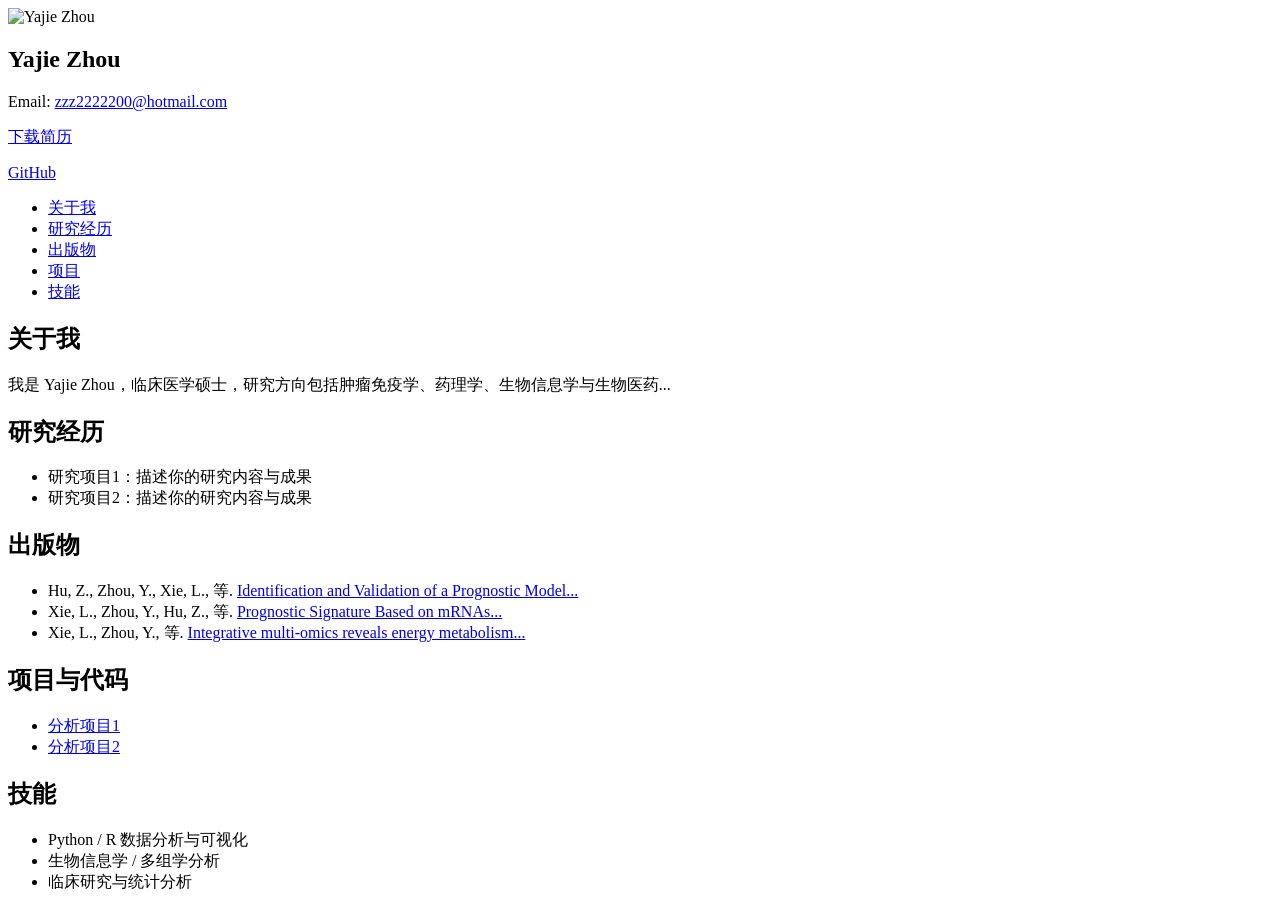
==== index.html @ ef1cc01c "Add files via upload Add website files" ====
<!DOCTYPE html>
<html lang="zh">
<head>
  <meta charset="UTF-8">
  <meta name="viewport" content="width=device-width, initial-scale=1.0">
  <title>Yajie Zhou - 个人主页</title>
  <link rel="stylesheet" href="style.css">
</head>
<body>
  <div class="container">
    <!-- 左侧导航栏 -->
    <aside class="sidebar">
      <img src="avatar.jpg" alt="Yajie Zhou" class="avatar">
      <h2>Yajie Zhou</h2>
      <div class="contact">
        <p>Email: <a href="mailto:zzz2222200@hotmail.com">zzz2222200@hotmail.com</a></p>
        <p><a href="resume.pdf" target="_blank">下载简历</a></p>
        <p><a href="https://github.com/你的用户名" target="_blank">GitHub</a></p>
      </div>
      <nav>
        <ul>
          <li><a href="#about">关于我</a></li>
          <li><a href="#research">研究经历</a></li>
          <li><a href="#publications">出版物</a></li>
          <li><a href="#projects">项目</a></li>
          <li><a href="#skills">技能</a></li>
        </ul>
      </nav>
    </aside>

    <!-- 右侧内容区 -->
    <main class="content">
      <section id="about">
        <h1>关于我</h1>
        <p>我是 Yajie Zhou，临床医学硕士，研究方向包括肿瘤免疫学、药理学、生物信息学与生物医药...</p>
      </section>

      <section id="research">
        <h1>研究经历</h1>
        <ul>
          <li>研究项目1：描述你的研究内容与成果</li>
          <li>研究项目2：描述你的研究内容与成果</li>
        </ul>
      </section>

      <section id="publications">
        <h1>出版物</h1>
        <ul>
          <li>
            Hu, Z., Zhou, Y., Xie, L., 等. 
            <a href="https://doi.org/10.1111/jcmm.70657" target="_blank">Identification and Validation of a Prognostic Model...</a>
          </li>
          <li>
            Xie, L., Zhou, Y., Hu, Z., 等.
            <a href="https://doi.org/10.2147/IJGM.S543310" target="_blank">Prognostic Signature Based on mRNAs...</a>
          </li>
          <li>
            Xie, L., Zhou, Y., 等.
            <a href="https://doi.org/10.3389/fimmu.2025.1679464" target="_blank">Integrative multi-omics reveals energy metabolism...</a>
          </li>
        </ul>
      </section>

      <section id="projects">
        <h1>项目与代码</h1>
        <ul>
          <li><a href="https://github.com/你的用户名/分析项目1" target="_blank">分析项目1</a></li>
          <li><a href="https://github.com/你的用户名/分析项目2" target="_blank">分析项目2</a></li>
        </ul>
      </section>

      <section id="skills">
        <h1>技能</h1>
        <ul>
          <li>Python / R 数据分析与可视化</li>
          <li>生物信息学 / 多组学分析</li>
          <li>临床研究与统计分析</li>
        </ul>
      </section>
    </main>
  </div>

  <script src="script.js"></script>
</body>
</html>
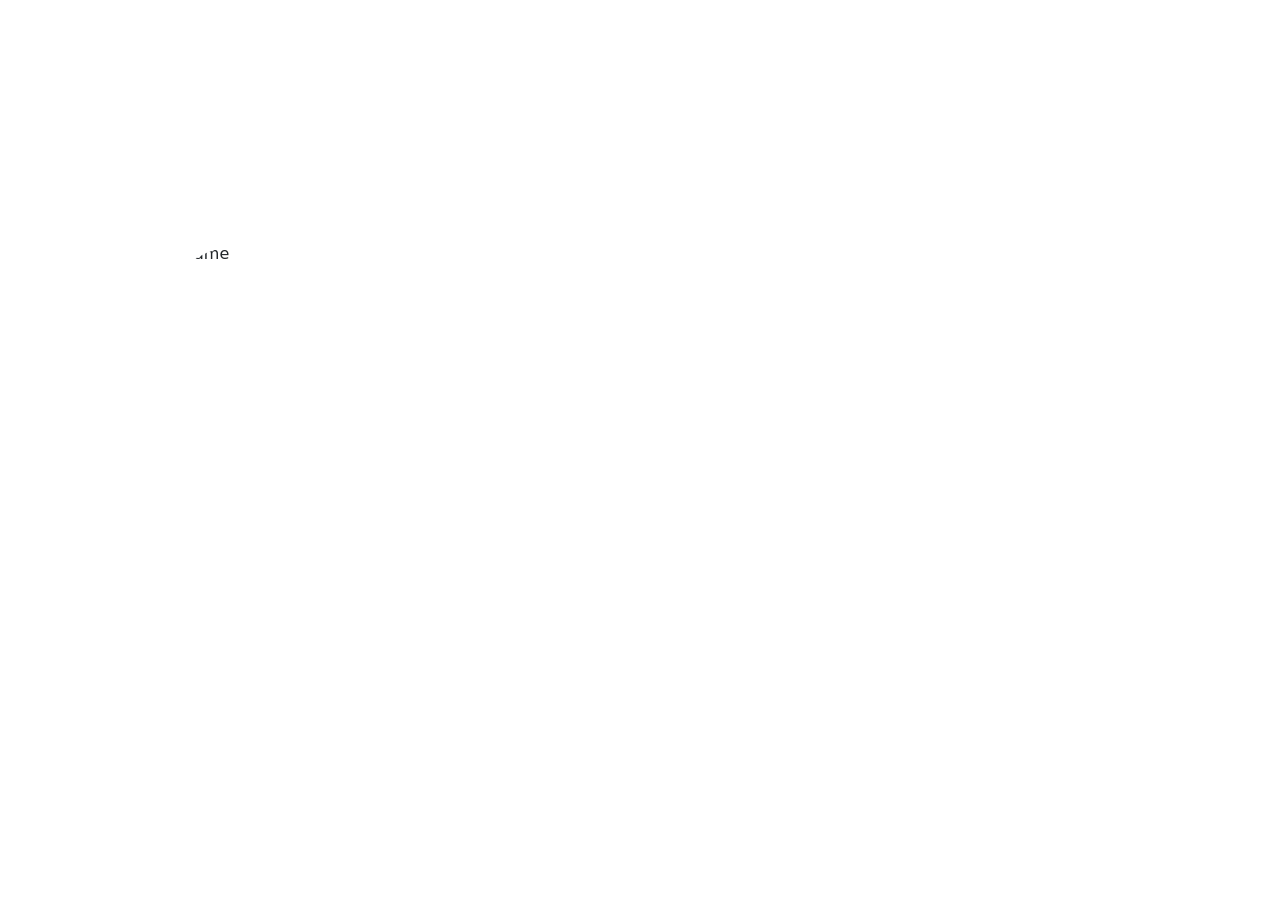
==== commit ccd480b5: "Update index.html" ====
--- a/index.html
+++ b/index.html
@@ -1,85 +1,49 @@
 <!DOCTYPE html>
-<html lang="zh">
-<head>
-  <meta charset="UTF-8">
-  <meta name="viewport" content="width=device-width, initial-scale=1.0">
-  <title>Yajie Zhou - 个人主页</title>
-  <link rel="stylesheet" href="style.css">
-</head>
-<body>
-  <div class="container">
-    <!-- 左侧导航栏 -->
-    <aside class="sidebar">
-      <img src="avatar.jpg" alt="Yajie Zhou" class="avatar">
-      <h2>Yajie Zhou</h2>
-      <div class="contact">
-        <p>Email: <a href="mailto:zzz2222200@hotmail.com">zzz2222200@hotmail.com</a></p>
-        <p><a href="resume.pdf" target="_blank">下载简历</a></p>
-        <p><a href="https://github.com/你的用户名" target="_blank">GitHub</a></p>
+<html lang="en">
+  <head>
+    <meta charset="UTF-8" />
+    <meta http-equiv="X-UA-Compatible" content="IE=edge" />
+    <meta name="viewport" content="width=device-width, initial-scale=1.0" />
+    <link
+      rel="icon"
+      type="image/x-icon"
+      href="favicon.png"
+    />
+    <link href="bootstrap.css" type="text/css" rel="stylesheet" />
+    <link href="aos.css" type="text/css" rel="stylesheet" />
+    <link href="style.css" type="text/css" rel="stylesheet" />
+
+    <!-- Fork this repository for free:  https://github.com/simamojtahedi -->
+
+    <script src=".default.js"></script>
+    <script>
+      $(function () {
+        $("#include_navbar").load("navbar.html");
+      });
+    </script>
+
+    <title id="page_title"></title>
+  </head>
+  <body>
+    <div id="include_navbar"></div>
+    <div class="container" data-aos="fade-in" id="content_wrapper">
+      <div class="row main_header">
+        <div class="col-lg-4 main_header_info">
+          <img alt="user_name" id="home_image" />
+          <h1 id="home_name"></h1>
+          <h2 id="home_job_title"></h2>
+          <div id="home_links"></div>
+        </div>
+        <div class="col-lg-8 main_header_content">
+          <h2 id="home_title" class="title"></h2>
+          <div id="home_content"></div>
+        </div>
       </div>
-      <nav>
-        <ul>
-          <li><a href="#about">关于我</a></li>
-          <li><a href="#research">研究经历</a></li>
-          <li><a href="#publications">出版物</a></li>
-          <li><a href="#projects">项目</a></li>
-          <li><a href="#skills">技能</a></li>
-        </ul>
-      </nav>
-    </aside>
+    </div>
+  </body>
 
-    <!-- 右侧内容区 -->
-    <main class="content">
-      <section id="about">
-        <h1>关于我</h1>
-        <p>我是 Yajie Zhou，临床医学硕士，研究方向包括肿瘤免疫学、药理学、生物信息学与生物医药...</p>
-      </section>
-
-      <section id="research">
-        <h1>研究经历</h1>
-        <ul>
-          <li>研究项目1：描述你的研究内容与成果</li>
-          <li>研究项目2：描述你的研究内容与成果</li>
-        </ul>
-      </section>
-
-      <section id="publications">
-        <h1>出版物</h1>
-        <ul>
-          <li>
-            Hu, Z., Zhou, Y., Xie, L., 等. 
-            <a href="https://doi.org/10.1111/jcmm.70657" target="_blank">Identification and Validation of a Prognostic Model...</a>
-          </li>
-          <li>
-            Xie, L., Zhou, Y., Hu, Z., 等.
-            <a href="https://doi.org/10.2147/IJGM.S543310" target="_blank">Prognostic Signature Based on mRNAs...</a>
-          </li>
-          <li>
-            Xie, L., Zhou, Y., 等.
-            <a href="https://doi.org/10.3389/fimmu.2025.1679464" target="_blank">Integrative multi-omics reveals energy metabolism...</a>
-          </li>
-        </ul>
-      </section>
-
-      <section id="projects">
-        <h1>项目与代码</h1>
-        <ul>
-          <li><a href="https://github.com/你的用户名/分析项目1" target="_blank">分析项目1</a></li>
-          <li><a href="https://github.com/你的用户名/分析项目2" target="_blank">分析项目2</a></li>
-        </ul>
-      </section>
-
-      <section id="skills">
-        <h1>技能</h1>
-        <ul>
-          <li>Python / R 数据分析与可视化</li>
-          <li>生物信息学 / 多组学分析</li>
-          <li>临床研究与统计分析</li>
-        </ul>
-      </section>
-    </main>
-  </div>
-
-  <script src="script.js"></script>
-</body>
-</html>+  <script src="scripts.js"></script>
+  <script src="global.js"></script>
+  <script src="fa.js"></script>
+  <script src="en.js"></script>
+</html>
--- a/style.css
+++ b/style.css
@@ -0,0 +1,630 @@
+@font-face {
+  font-family: "vazir";
+  src: url("../fonts/vazir-400.eot");
+  src: url("../fonts/vazir-400.eot?#iefix") format("embedded-opentype"),
+    url("../fonts/vazir-400.woff2") format("woff2"),
+    url("../fonts/vazir-400.woff") format("woff"),
+    url("../fonts/vazir-400.ttf") format("truetype");
+  font-weight: 400;
+}
+
+@font-face {
+  font-family: "vazir";
+  src: url("../fonts/vazir-700.eot");
+  src: url("../fonts/vazir-700.eot?#iefix") format("embedded-opentype"),
+    url("../fonts/vazir-700.woff2") format("woff2"),
+    url("../fonts/vazir-700.woff") format("woff"),
+    url("../fonts/vazir-700.ttf") format("truetype");
+  font-weight: 700;
+}
+
+/* Navbar styles */
+#language {
+  cursor: pointer;
+  display: flex;
+  flex-direction: row-reverse;
+  align-items: center;
+  justify-content: center;
+  font-family: "vazir";
+  font-size: 13px;
+}
+
+#languageIcon {
+  width: 15px;
+  margin: 0 5px;
+}
+
+.rtl_wrapper #language {
+  cursor: pointer;
+  display: flex;
+  flex-direction: row-reverse;
+  align-items: center;
+  justify-content: center;
+  font-family: "vazir";
+  font-size: 13px;
+}
+
+.bg-light {
+  background-color: #fff !important;
+  box-shadow: 0 3px 5px rgba(0, 0, 0, 0.05);
+}
+
+.collapse {
+  display: flex;
+  align-items: center;
+  justify-content: space-between;
+}
+
+.title {
+  font-size: 1.3rem !important;
+  font-weight: bold;
+  position: relative;
+  margin-bottom: 1rem !important;
+  margin-top: 2rem;
+}
+
+/* --------- LTR styles --------- */
+
+/* Home page styles */
+.main_header {
+  display: flex;
+  align-items: center;
+  min-height: 90vh;
+}
+
+.main_header_info {
+  display: flex;
+  flex-direction: column;
+  align-items: center;
+}
+
+.main_header_info img {
+  width: 280px;
+  height: 280px;
+  object-fit: cover;
+  border-radius: 100%;
+  /* box-shadow: 3px 3px 5px rgba(0, 0, 0, 0.2); */
+  border: 5px solid #fff;
+}
+
+.main_header_info img[src=""] {
+  display: none;
+}
+
+.main_header_info h1 {
+  font-size: 1.8rem;
+  margin-top: 1rem;
+}
+
+.main_header_info h2 {
+  color: #888;
+  font-size: 1.2rem;
+  font-weight: 400;
+  margin-bottom: 1.5rem;
+}
+
+.main_header_content h6:last-of-type {
+  margin-top: 4rem;
+}
+
+.main_header_content p {
+  text-align: justify;
+  margin: 0 !important;
+}
+
+#home_list {
+  padding: 0;
+  padding-left: 1rem;
+}
+
+.main_header ul {
+  padding: 0;
+  padding-left: 1rem;
+  margin-top: 1rem;
+}
+
+#home_list li {
+  margin-bottom: 0.4rem;
+}
+
+#home_links {
+  display: flex;
+  align-items: center;
+  list-style: none;
+  margin-top: 0.5rem;
+}
+
+#home_links a {
+  margin: 0 0.5rem;
+  width: 33px;
+  display: block;
+  display: flex;
+  align-items: center;
+  justify-content: center;
+  padding-bottom: 0.4rem;
+  transform: scale(1);
+  transition: all 0.3s;
+}
+
+#home_links a:hover {
+  transform: scale(1.1);
+}
+
+#home_links img {
+  width: auto;
+  height: 33px;
+  box-shadow: none;
+  object-fit: contain;
+  border-radius: 0;
+  border: none;
+}
+
+/* Publications page styles */
+#publications_content {
+  margin-top: 1rem;
+}
+
+.publication_container {
+  margin-top: 3rem;
+}
+
+.publication_container .publications_header {
+  margin-bottom: 1rem;
+}
+
+.publication_container .publications_header span {
+  font-style: italic;
+  font-size: 1rem;
+}
+
+.publication_container .publications_header h2 {
+  display: inline;
+  font-size: 1.15rem;
+  text-align: justify;
+}
+
+.publication_container .publications_item {
+  margin-bottom: 3rem;
+  margin-left: 2rem;
+  position: relative;
+}
+
+.publication_container .publications_item::before {
+  content: "";
+  position: absolute;
+  top: 9px;
+  left: -2rem;
+  width: 8px;
+  height: 8px;
+  border-radius: 50%;
+  background-color: #000;
+}
+
+.publication_container p {
+  text-align: justify;
+}
+
+.publication_container .publications_footer {
+  margin-bottom: 0.5rem;
+  list-style: none;
+  display: flex;
+  align-items: center;
+  justify-content: flex-start;
+  margin: 0;
+  padding: 0;
+  padding-top: 0.5rem;
+  border-top: 1px solid #e6e6e6;
+}
+
+.publication_container .publications_footer span {
+  margin: 0;
+  margin-right: 1rem;
+}
+
+.publication_container .publications_footer li {
+  margin-right: 2rem;
+  position: relative;
+}
+
+.publication_container .publications_footer li::before {
+  content: "";
+  position: absolute;
+  right: -1rem;
+  top: 12%;
+  height: 76%;
+  width: 1px;
+  background-color: #e6e6e6;
+}
+
+.publication_container .publications_footer li:last-of-type:before {
+  display: none;
+}
+
+.publication_container .publications_footer a {
+  color: blue;
+  text-decoration: none;
+}
+
+.publication_container .publications_footer span:last-of-type {
+  margin-left: 0.5rem;
+  font-weight: 500;
+}
+
+.publication_container .publications_span {
+  min-width: 60px;
+}
+
+/* Research page styles */
+#research_data p {
+  margin: 1rem 0;
+  text-align: justify;
+}
+
+#research_data h2 {
+  margin-top: 2rem;
+  font-size: 1.2rem;
+  font-weight: bold;
+}
+
+#research_data img {
+  max-width: 90%;
+  display: flex;
+  align-items: center;
+  justify-content: center;
+  margin: 2rem auto;
+}
+
+/* Jobs page styles */
+#jobs_data {
+  display: flex;
+  flex-direction: column;
+  align-items: flex-start;
+  justify-content: flex-start;
+  margin-top: 3rem;
+}
+
+#jobs_data .job_item {
+  margin: 0;
+  position: relative;
+  padding-left: 2rem;
+  margin-bottom: 2rem;
+}
+
+#jobs_data .job_item::after {
+  content: "";
+  position: absolute;
+  left: 0px;
+  top: 10px;
+  width: 8px;
+  height: 8px;
+  background-color: #000;
+  border-radius: 50%;
+}
+
+#jobs_data .job_item::before {
+  content: "";
+  position: absolute;
+  left: 3px;
+  top: 15px;
+  width: 2px;
+  height: calc(100% + 2rem);
+  background-color: #e6e6e6;
+}
+
+#jobs_data .job_item:last-of-type:before {
+  display: none;
+}
+
+#jobs_data .job_header {
+  display: flex;
+  align-items: center;
+  justify-content: space-between;
+}
+
+#jobs_data .job_header div {
+  display: flex;
+  align-items: flex-end;
+}
+
+#jobs_data .job_header h1 {
+  font-size: 1.2rem;
+  font-weight: bold;
+  margin: 0;
+}
+
+#jobs_data .job_header h2 {
+  font-size: 1.2rem;
+  font-style: italic;
+  margin: 0;
+  margin-left: 0.4rem;
+}
+
+#jobs_data .job_header .job_location {
+  margin-left: 1rem;
+  position: relative;
+}
+
+#jobs_data .job_header .job_location::before {
+  content: "";
+  position: absolute;
+  left: -0.5rem;
+  top: 15%;
+  height: 70%;
+  width: 1px;
+  background-color: #e6e6e6;
+}
+
+#jobs_data p {
+  margin-top: 0.5rem;
+  text-align: justify;
+}
+
+#jobs_data ul {
+  padding: 0;
+  padding-left: 1rem;
+}
+
+/* Contact page styles */
+#contact_data {
+  list-style: none;
+  margin-top: 3rem;
+  padding: 0;
+}
+
+#contact_data li {
+  display: flex;
+  justify-content: flex-start;
+  align-items: center;
+  margin-bottom: 2rem;
+}
+
+#contact_data img {
+  width: 30px;
+  margin-right: 1.5rem;
+}
+
+#contact_data p,
+#contact_data a {
+  margin: 0;
+  font-weight: 500;
+  font-size: 1rem;
+}
+
+#contact_data a {
+  text-decoration: none;
+  color: rgb(5, 5, 216);
+}
+
+@media (max-width: 980px) {
+  .collapse {
+    flex-direction: column;
+    align-items: flex-start;
+    justify-content: flex-start;
+  }
+
+  #language {
+    margin: 0.5rem 0;
+    margin-right: 1.1rem;
+    flex-direction: row !important;
+    width: 90px;
+    justify-content: flex-start !important;
+  }
+
+  .rtl_wrapper #language {
+    margin: 0.5rem 0;
+    margin-right: 0.8rem;
+  }
+
+  .navbar-toggler {
+    border: none;
+  }
+
+  /* Home page styles */
+  .main_header_info img {
+    width: 200px;
+    height: 200px;
+    margin-top: 1rem;
+  }
+
+  .main_header_info h1 {
+    margin-top: 1rem;
+    font-weight: bold;
+    font-size: 1.5rem;
+  }
+
+  .main_header_info h2 {
+    margin-bottom: 0.8rem;
+  }
+
+  .main_header_content h6:last-of-type {
+    margin-top: 3rem;
+  }
+
+  #home_links {
+    margin-top: 0;
+    margin-bottom: 3rem;
+  }
+
+  #home_links a {
+    width: 32px;
+    margin: 0 0.4rem;
+  }
+
+  #home_links img {
+    width: 32px;
+    height: 32px;
+  }
+
+  /* Publications page styles */
+  .publication_container .publications_item {
+    margin-left: 1rem;
+  }
+
+  .publication_container .publications_item::before {
+    left: -1rem;
+  }
+
+  /* Jobs page styles */
+  #jobs_data .job_item {
+    padding-left: 2rem;
+    margin-bottom: 2rem;
+  }
+
+  #jobs_data .job_item::before {
+    height: calc(100% + 2rem);
+  }
+
+  #jobs_data .job_header {
+    flex-direction: column;
+    align-items: flex-start;
+  }
+
+  #jobs_data .job_header div {
+    display: flex;
+    align-items: flex-end;
+  }
+
+  #jobs_data .job_header h1 {
+    font-size: 1.1rem;
+  }
+
+  #jobs_data .job_header h2 {
+    font-size: 1.1rem;
+    margin-left: 0.4rem;
+  }
+
+  /* Contact page styles */
+  #contact_data img {
+    width: 30px;
+  }
+}
+
+/* --------- Rtl styles --------- */
+
+/* Home page styles */
+.rtl_wrapper > * {
+  direction: rtl;
+  font-family: "vazir";
+  font-size: 0.9rem;
+  line-height: 1.8;
+}
+
+.rtl_wrapper .main_header {
+  display: flex;
+  align-items: center;
+  min-height: 90vh;
+}
+
+.rtl_wrapper h1 {
+  font-size: 1.4rem;
+}
+
+.rtl_wrapper h2 {
+  font-size: 1.1rem;
+}
+
+.rtl_wrapper h6 {
+  padding-bottom: 3px;
+}
+
+.main_header_content p {
+  margin-top: 0.7rem !important;
+  text-align: justify;
+}
+
+.rtl_wrapper ul {
+  padding: 0;
+  padding-right: 1rem;
+}
+
+/* Publications page styles */
+.rtl_wrapper .publication_container .publications_header h2 {
+  display: inline;
+  font-size: 1rem;
+  font-weight: 600;
+  text-align: justify;
+  direction: rtl;
+}
+
+.rtl_wrapper .publication_container .publications_header span {
+  font-size: 0.89rem;
+}
+
+.rtl_wrapper .publication_container .publications_item {
+  margin-bottom: 3rem;
+  margin-right: 2rem;
+  position: relative;
+}
+
+.rtl_wrapper .publication_container .publications_item::before {
+  right: -2rem;
+}
+
+.rtl_wrapper .publication_container .publications_footer span {
+  margin-left: 1rem;
+}
+
+.rtl_wrapper .publication_container .publications_footer li {
+  margin-right: 0;
+  margin-left: 2rem;
+  direction: rtl;
+  text-align: right;
+}
+
+.rtl_wrapper .publication_container .publications_footer li::before {
+  left: -1rem;
+  right: auto;
+}
+
+.rtl_wrapper .publication_container .publications_footer span:last-of-type {
+  margin-right: 0.5rem;
+}
+
+/* Jobs page styles */
+
+.rtl_wrapper #jobs_data .job_item {
+  padding-right: 2rem;
+}
+
+.rtl_wrapper #jobs_data .job_item::after {
+  right: 0px;
+}
+
+.rtl_wrapper #jobs_data .job_item::before {
+  right: 3px;
+}
+
+.rtl_wrapper #jobs_data h1 {
+  font-size: 1.1rem;
+}
+
+.rtl_wrapper #jobs_data h2 {
+  font-size: 0.95rem;
+  margin-right: 0.4rem;
+}
+
+.rtl_wrapper #jobs_data .job_header .job_location {
+  margin-right: 1rem;
+  margin-left: 0;
+  position: relative;
+}
+
+.rtl_wrapper #jobs_data .job_header .job_location::before {
+  right: -0.5rem;
+}
+
+.rtl_wrapper #jobs_data ul {
+  padding: 0;
+  padding-right: 1rem;
+}
+
+/* Contact page styles */
+.rtl_wrapper #contact_data img {
+  width: 30px;
+  margin-left: 1.5rem;
+  margin-right: 0;
+}
+
+.rtl_wrapper #contact_data a {
+  direction: ltr;
+}
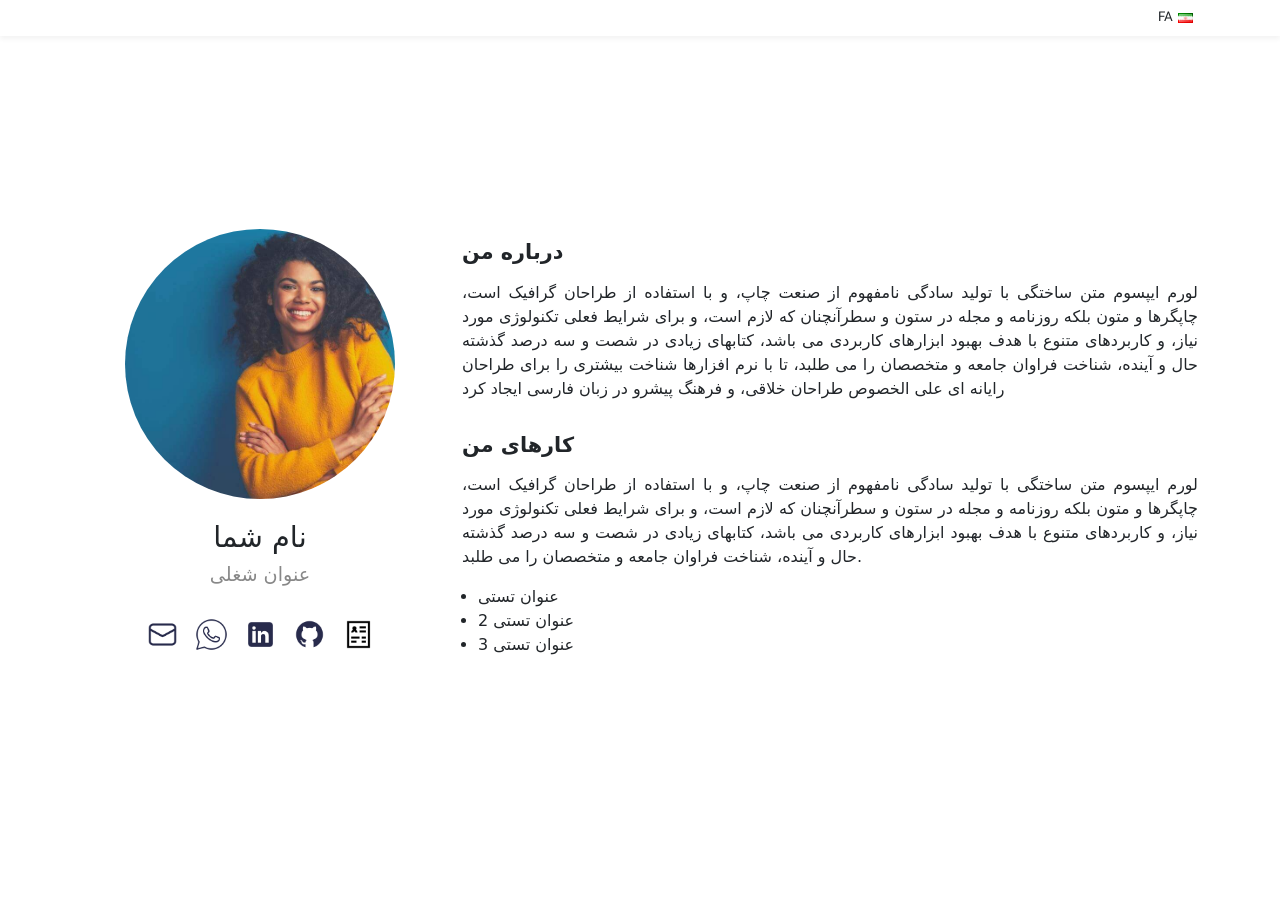
==== commit d16d3276: "Add files via upload" ====
--- a/index.html
+++ b/index.html
@@ -7,18 +7,18 @@
     <link
       rel="icon"
       type="image/x-icon"
-      href="favicon.png"
+      href="./assets/images/icons/favicon.png"
     />
-    <link href="bootstrap.css" type="text/css" rel="stylesheet" />
-    <link href="aos.css" type="text/css" rel="stylesheet" />
-    <link href="style.css" type="text/css" rel="stylesheet" />
+    <link href="./assets/css/bootstrap.css" type="text/css" rel="stylesheet" />
+    <link href="./assets/css/aos.css" type="text/css" rel="stylesheet" />
+    <link href="./assets/css/style.css" type="text/css" rel="stylesheet" />
 
     <!-- Fork this repository for free:  https://github.com/simamojtahedi -->
 
-    <script src=".default.js"></script>
+    <script src="./assets/scripts/default.js"></script>
     <script>
       $(function () {
-        $("#include_navbar").load("navbar.html");
+        $("#include_navbar").load("./utils/navbar.html");
       });
     </script>
 
@@ -42,8 +42,8 @@
     </div>
   </body>
 
-  <script src="scripts.js"></script>
-  <script src="global.js"></script>
-  <script src="fa.js"></script>
-  <script src="en.js"></script>
-</html>
+  <script src="./assets/scripts/scripts.js"></script>
+  <script src="./data/global.js"></script>
+  <script src="./lang/fa.js"></script>
+  <script src="./lang/en.js"></script>
+</html>
--- a/assets/css/style.css
+++ b/assets/css/style.css
@@ -0,0 +1,630 @@
+@font-face {
+  font-family: "vazir";
+  src: url("../fonts/vazir-400.eot");
+  src: url("../fonts/vazir-400.eot?#iefix") format("embedded-opentype"),
+    url("../fonts/vazir-400.woff2") format("woff2"),
+    url("../fonts/vazir-400.woff") format("woff"),
+    url("../fonts/vazir-400.ttf") format("truetype");
+  font-weight: 400;
+}
+
+@font-face {
+  font-family: "vazir";
+  src: url("../fonts/vazir-700.eot");
+  src: url("../fonts/vazir-700.eot?#iefix") format("embedded-opentype"),
+    url("../fonts/vazir-700.woff2") format("woff2"),
+    url("../fonts/vazir-700.woff") format("woff"),
+    url("../fonts/vazir-700.ttf") format("truetype");
+  font-weight: 700;
+}
+
+/* Navbar styles */
+#language {
+  cursor: pointer;
+  display: flex;
+  flex-direction: row-reverse;
+  align-items: center;
+  justify-content: center;
+  font-family: "vazir";
+  font-size: 13px;
+}
+
+#languageIcon {
+  width: 15px;
+  margin: 0 5px;
+}
+
+.rtl_wrapper #language {
+  cursor: pointer;
+  display: flex;
+  flex-direction: row-reverse;
+  align-items: center;
+  justify-content: center;
+  font-family: "vazir";
+  font-size: 13px;
+}
+
+.bg-light {
+  background-color: #fff !important;
+  box-shadow: 0 3px 5px rgba(0, 0, 0, 0.05);
+}
+
+.collapse {
+  display: flex;
+  align-items: center;
+  justify-content: space-between;
+}
+
+.title {
+  font-size: 1.3rem !important;
+  font-weight: bold;
+  position: relative;
+  margin-bottom: 1rem !important;
+  margin-top: 2rem;
+}
+
+/* --------- LTR styles --------- */
+
+/* Home page styles */
+.main_header {
+  display: flex;
+  align-items: center;
+  min-height: 90vh;
+}
+
+.main_header_info {
+  display: flex;
+  flex-direction: column;
+  align-items: center;
+}
+
+.main_header_info img {
+  width: 280px;
+  height: 280px;
+  object-fit: cover;
+  border-radius: 100%;
+  /* box-shadow: 3px 3px 5px rgba(0, 0, 0, 0.2); */
+  border: 5px solid #fff;
+}
+
+.main_header_info img[src=""] {
+  display: none;
+}
+
+.main_header_info h1 {
+  font-size: 1.8rem;
+  margin-top: 1rem;
+}
+
+.main_header_info h2 {
+  color: #888;
+  font-size: 1.2rem;
+  font-weight: 400;
+  margin-bottom: 1.5rem;
+}
+
+.main_header_content h6:last-of-type {
+  margin-top: 4rem;
+}
+
+.main_header_content p {
+  text-align: justify;
+  margin: 0 !important;
+}
+
+#home_list {
+  padding: 0;
+  padding-left: 1rem;
+}
+
+.main_header ul {
+  padding: 0;
+  padding-left: 1rem;
+  margin-top: 1rem;
+}
+
+#home_list li {
+  margin-bottom: 0.4rem;
+}
+
+#home_links {
+  display: flex;
+  align-items: center;
+  list-style: none;
+  margin-top: 0.5rem;
+}
+
+#home_links a {
+  margin: 0 0.5rem;
+  width: 33px;
+  display: block;
+  display: flex;
+  align-items: center;
+  justify-content: center;
+  padding-bottom: 0.4rem;
+  transform: scale(1);
+  transition: all 0.3s;
+}
+
+#home_links a:hover {
+  transform: scale(1.1);
+}
+
+#home_links img {
+  width: auto;
+  height: 33px;
+  box-shadow: none;
+  object-fit: contain;
+  border-radius: 0;
+  border: none;
+}
+
+/* Publications page styles */
+#publications_content {
+  margin-top: 1rem;
+}
+
+.publication_container {
+  margin-top: 3rem;
+}
+
+.publication_container .publications_header {
+  margin-bottom: 1rem;
+}
+
+.publication_container .publications_header span {
+  font-style: italic;
+  font-size: 1rem;
+}
+
+.publication_container .publications_header h2 {
+  display: inline;
+  font-size: 1.15rem;
+  text-align: justify;
+}
+
+.publication_container .publications_item {
+  margin-bottom: 3rem;
+  margin-left: 2rem;
+  position: relative;
+}
+
+.publication_container .publications_item::before {
+  content: "";
+  position: absolute;
+  top: 9px;
+  left: -2rem;
+  width: 8px;
+  height: 8px;
+  border-radius: 50%;
+  background-color: #000;
+}
+
+.publication_container p {
+  text-align: justify;
+}
+
+.publication_container .publications_footer {
+  margin-bottom: 0.5rem;
+  list-style: none;
+  display: flex;
+  align-items: center;
+  justify-content: flex-start;
+  margin: 0;
+  padding: 0;
+  padding-top: 0.5rem;
+  border-top: 1px solid #e6e6e6;
+}
+
+.publication_container .publications_footer span {
+  margin: 0;
+  margin-right: 1rem;
+}
+
+.publication_container .publications_footer li {
+  margin-right: 2rem;
+  position: relative;
+}
+
+.publication_container .publications_footer li::before {
+  content: "";
+  position: absolute;
+  right: -1rem;
+  top: 12%;
+  height: 76%;
+  width: 1px;
+  background-color: #e6e6e6;
+}
+
+.publication_container .publications_footer li:last-of-type:before {
+  display: none;
+}
+
+.publication_container .publications_footer a {
+  color: blue;
+  text-decoration: none;
+}
+
+.publication_container .publications_footer span:last-of-type {
+  margin-left: 0.5rem;
+  font-weight: 500;
+}
+
+.publication_container .publications_span {
+  min-width: 60px;
+}
+
+/* Research page styles */
+#research_data p {
+  margin: 1rem 0;
+  text-align: justify;
+}
+
+#research_data h2 {
+  margin-top: 2rem;
+  font-size: 1.2rem;
+  font-weight: bold;
+}
+
+#research_data img {
+  max-width: 90%;
+  display: flex;
+  align-items: center;
+  justify-content: center;
+  margin: 2rem auto;
+}
+
+/* Jobs page styles */
+#jobs_data {
+  display: flex;
+  flex-direction: column;
+  align-items: flex-start;
+  justify-content: flex-start;
+  margin-top: 3rem;
+}
+
+#jobs_data .job_item {
+  margin: 0;
+  position: relative;
+  padding-left: 2rem;
+  margin-bottom: 2rem;
+}
+
+#jobs_data .job_item::after {
+  content: "";
+  position: absolute;
+  left: 0px;
+  top: 10px;
+  width: 8px;
+  height: 8px;
+  background-color: #000;
+  border-radius: 50%;
+}
+
+#jobs_data .job_item::before {
+  content: "";
+  position: absolute;
+  left: 3px;
+  top: 15px;
+  width: 2px;
+  height: calc(100% + 2rem);
+  background-color: #e6e6e6;
+}
+
+#jobs_data .job_item:last-of-type:before {
+  display: none;
+}
+
+#jobs_data .job_header {
+  display: flex;
+  align-items: center;
+  justify-content: space-between;
+}
+
+#jobs_data .job_header div {
+  display: flex;
+  align-items: flex-end;
+}
+
+#jobs_data .job_header h1 {
+  font-size: 1.2rem;
+  font-weight: bold;
+  margin: 0;
+}
+
+#jobs_data .job_header h2 {
+  font-size: 1.2rem;
+  font-style: italic;
+  margin: 0;
+  margin-left: 0.4rem;
+}
+
+#jobs_data .job_header .job_location {
+  margin-left: 1rem;
+  position: relative;
+}
+
+#jobs_data .job_header .job_location::before {
+  content: "";
+  position: absolute;
+  left: -0.5rem;
+  top: 15%;
+  height: 70%;
+  width: 1px;
+  background-color: #e6e6e6;
+}
+
+#jobs_data p {
+  margin-top: 0.5rem;
+  text-align: justify;
+}
+
+#jobs_data ul {
+  padding: 0;
+  padding-left: 1rem;
+}
+
+/* Contact page styles */
+#contact_data {
+  list-style: none;
+  margin-top: 3rem;
+  padding: 0;
+}
+
+#contact_data li {
+  display: flex;
+  justify-content: flex-start;
+  align-items: center;
+  margin-bottom: 2rem;
+}
+
+#contact_data img {
+  width: 30px;
+  margin-right: 1.5rem;
+}
+
+#contact_data p,
+#contact_data a {
+  margin: 0;
+  font-weight: 500;
+  font-size: 1rem;
+}
+
+#contact_data a {
+  text-decoration: none;
+  color: rgb(5, 5, 216);
+}
+
+@media (max-width: 980px) {
+  .collapse {
+    flex-direction: column;
+    align-items: flex-start;
+    justify-content: flex-start;
+  }
+
+  #language {
+    margin: 0.5rem 0;
+    margin-right: 1.1rem;
+    flex-direction: row !important;
+    width: 90px;
+    justify-content: flex-start !important;
+  }
+
+  .rtl_wrapper #language {
+    margin: 0.5rem 0;
+    margin-right: 0.8rem;
+  }
+
+  .navbar-toggler {
+    border: none;
+  }
+
+  /* Home page styles */
+  .main_header_info img {
+    width: 200px;
+    height: 200px;
+    margin-top: 1rem;
+  }
+
+  .main_header_info h1 {
+    margin-top: 1rem;
+    font-weight: bold;
+    font-size: 1.5rem;
+  }
+
+  .main_header_info h2 {
+    margin-bottom: 0.8rem;
+  }
+
+  .main_header_content h6:last-of-type {
+    margin-top: 3rem;
+  }
+
+  #home_links {
+    margin-top: 0;
+    margin-bottom: 3rem;
+  }
+
+  #home_links a {
+    width: 32px;
+    margin: 0 0.4rem;
+  }
+
+  #home_links img {
+    width: 32px;
+    height: 32px;
+  }
+
+  /* Publications page styles */
+  .publication_container .publications_item {
+    margin-left: 1rem;
+  }
+
+  .publication_container .publications_item::before {
+    left: -1rem;
+  }
+
+  /* Jobs page styles */
+  #jobs_data .job_item {
+    padding-left: 2rem;
+    margin-bottom: 2rem;
+  }
+
+  #jobs_data .job_item::before {
+    height: calc(100% + 2rem);
+  }
+
+  #jobs_data .job_header {
+    flex-direction: column;
+    align-items: flex-start;
+  }
+
+  #jobs_data .job_header div {
+    display: flex;
+    align-items: flex-end;
+  }
+
+  #jobs_data .job_header h1 {
+    font-size: 1.1rem;
+  }
+
+  #jobs_data .job_header h2 {
+    font-size: 1.1rem;
+    margin-left: 0.4rem;
+  }
+
+  /* Contact page styles */
+  #contact_data img {
+    width: 30px;
+  }
+}
+
+/* --------- Rtl styles --------- */
+
+/* Home page styles */
+.rtl_wrapper > * {
+  direction: rtl;
+  font-family: "vazir";
+  font-size: 0.9rem;
+  line-height: 1.8;
+}
+
+.rtl_wrapper .main_header {
+  display: flex;
+  align-items: center;
+  min-height: 90vh;
+}
+
+.rtl_wrapper h1 {
+  font-size: 1.4rem;
+}
+
+.rtl_wrapper h2 {
+  font-size: 1.1rem;
+}
+
+.rtl_wrapper h6 {
+  padding-bottom: 3px;
+}
+
+.main_header_content p {
+  margin-top: 0.7rem !important;
+  text-align: justify;
+}
+
+.rtl_wrapper ul {
+  padding: 0;
+  padding-right: 1rem;
+}
+
+/* Publications page styles */
+.rtl_wrapper .publication_container .publications_header h2 {
+  display: inline;
+  font-size: 1rem;
+  font-weight: 600;
+  text-align: justify;
+  direction: rtl;
+}
+
+.rtl_wrapper .publication_container .publications_header span {
+  font-size: 0.89rem;
+}
+
+.rtl_wrapper .publication_container .publications_item {
+  margin-bottom: 3rem;
+  margin-right: 2rem;
+  position: relative;
+}
+
+.rtl_wrapper .publication_container .publications_item::before {
+  right: -2rem;
+}
+
+.rtl_wrapper .publication_container .publications_footer span {
+  margin-left: 1rem;
+}
+
+.rtl_wrapper .publication_container .publications_footer li {
+  margin-right: 0;
+  margin-left: 2rem;
+  direction: rtl;
+  text-align: right;
+}
+
+.rtl_wrapper .publication_container .publications_footer li::before {
+  left: -1rem;
+  right: auto;
+}
+
+.rtl_wrapper .publication_container .publications_footer span:last-of-type {
+  margin-right: 0.5rem;
+}
+
+/* Jobs page styles */
+
+.rtl_wrapper #jobs_data .job_item {
+  padding-right: 2rem;
+}
+
+.rtl_wrapper #jobs_data .job_item::after {
+  right: 0px;
+}
+
+.rtl_wrapper #jobs_data .job_item::before {
+  right: 3px;
+}
+
+.rtl_wrapper #jobs_data h1 {
+  font-size: 1.1rem;
+}
+
+.rtl_wrapper #jobs_data h2 {
+  font-size: 0.95rem;
+  margin-right: 0.4rem;
+}
+
+.rtl_wrapper #jobs_data .job_header .job_location {
+  margin-right: 1rem;
+  margin-left: 0;
+  position: relative;
+}
+
+.rtl_wrapper #jobs_data .job_header .job_location::before {
+  right: -0.5rem;
+}
+
+.rtl_wrapper #jobs_data ul {
+  padding: 0;
+  padding-right: 1rem;
+}
+
+/* Contact page styles */
+.rtl_wrapper #contact_data img {
+  width: 30px;
+  margin-left: 1.5rem;
+  margin-right: 0;
+}
+
+.rtl_wrapper #contact_data a {
+  direction: ltr;
+}
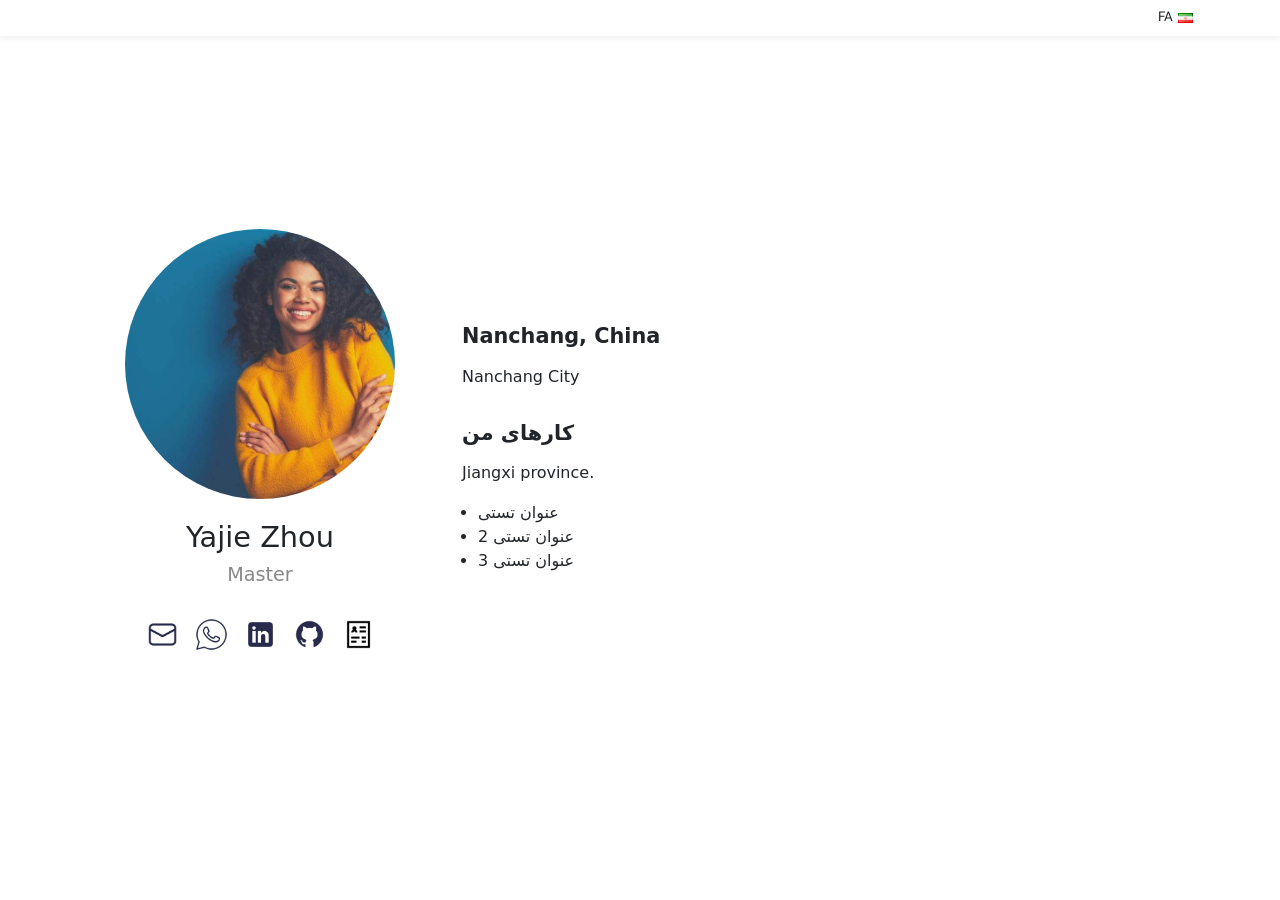
==== commit 09311f28: "Update index.html" ====
--- a/index.html
+++ b/index.html
@@ -15,12 +15,13 @@
 
     <!-- Fork this repository for free:  https://github.com/simamojtahedi -->
 
-    <script src="./assets/scripts/default.js"></script>
-    <script>
-      $(function () {
-        $("#include_navbar").load("./utils/navbar.html");
-      });
-    </script>
+   <script src="https://code.jquery.com/jquery-3.7.1.min.js"></script>
+<script src="./assets/scripts/default.js"></script>
+<script>
+$(function() {
+    $("#include_navbar").load("./utils/navbar.html");
+});
+</script>
 
     <title id="page_title"></title>
   </head>
@@ -46,4 +47,4 @@
   <script src="./data/global.js"></script>
   <script src="./lang/fa.js"></script>
   <script src="./lang/en.js"></script>
-</html>+</html>
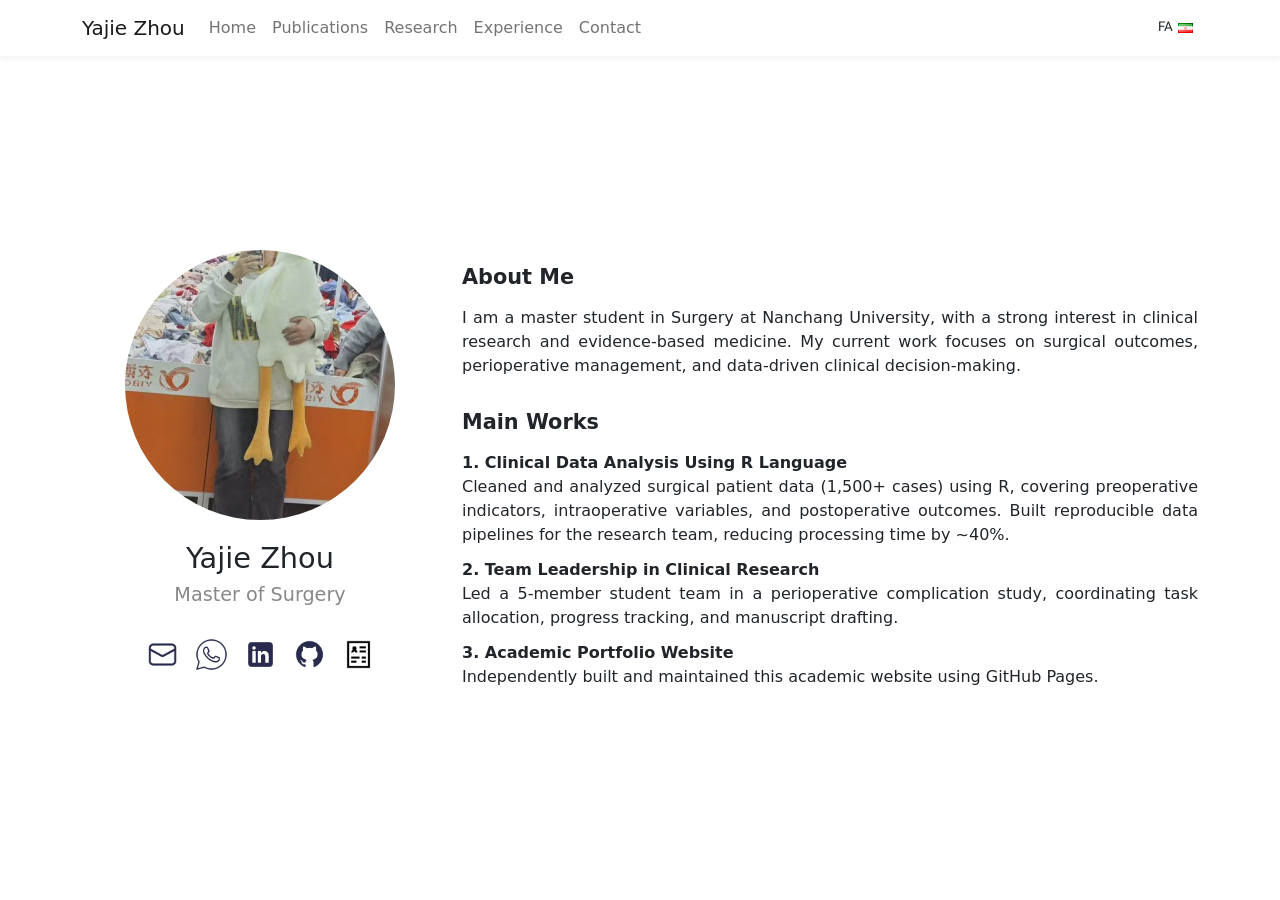
==== commit c35c1796: "Update index.html" ====
--- a/index.html
+++ b/index.html
@@ -1,5 +1,53 @@
 <!DOCTYPE html>
 <html lang="en">
+  <style>
+  .work-item {
+    background: #f8f9fa;
+    padding: 1rem 1.5rem;
+    margin-bottom: 1.5rem;
+    border-radius: 12px;
+    border-left: 4px solid #2c7da0;
+    transition: all 0.2s ease;
+  }
+  .work-item:hover {
+    background: #e9ecef;
+    transform: translateX(4px);
+  }
+  .work-item h3 {
+    margin-top: 0;
+    margin-bottom: 0.75rem;
+    color: #1f5068;
+    font-size: 1.25rem;
+  }
+  .work-item p {
+    margin-bottom: 0;
+    line-height: 1.6;
+  }
+  .lead {
+    font-size: 1.1rem;
+    font-weight: 500;
+    color: #2c3e50;
+  }
+  .skills-box {
+    background: #e9ecef;
+    padding: 0.75rem 1.25rem;
+    border-radius: 30px;
+    display: inline-block;
+    width: auto;
+  }
+  .badge {
+    background: #2c7da0;
+    color: white;
+    padding: 0.3rem 0.8rem;
+    border-radius: 20px;
+    font-size: 0.85rem;
+    margin: 0 0.25rem;
+    display: inline-block;
+  }
+  .mt-4 { margin-top: 1.5rem; }
+  .mt-3 { margin-top: 1rem; }
+  .mb-0 { margin-bottom: 0; }
+</style>
   <head>
     <meta charset="UTF-8" />
     <meta http-equiv="X-UA-Compatible" content="IE=edge" />
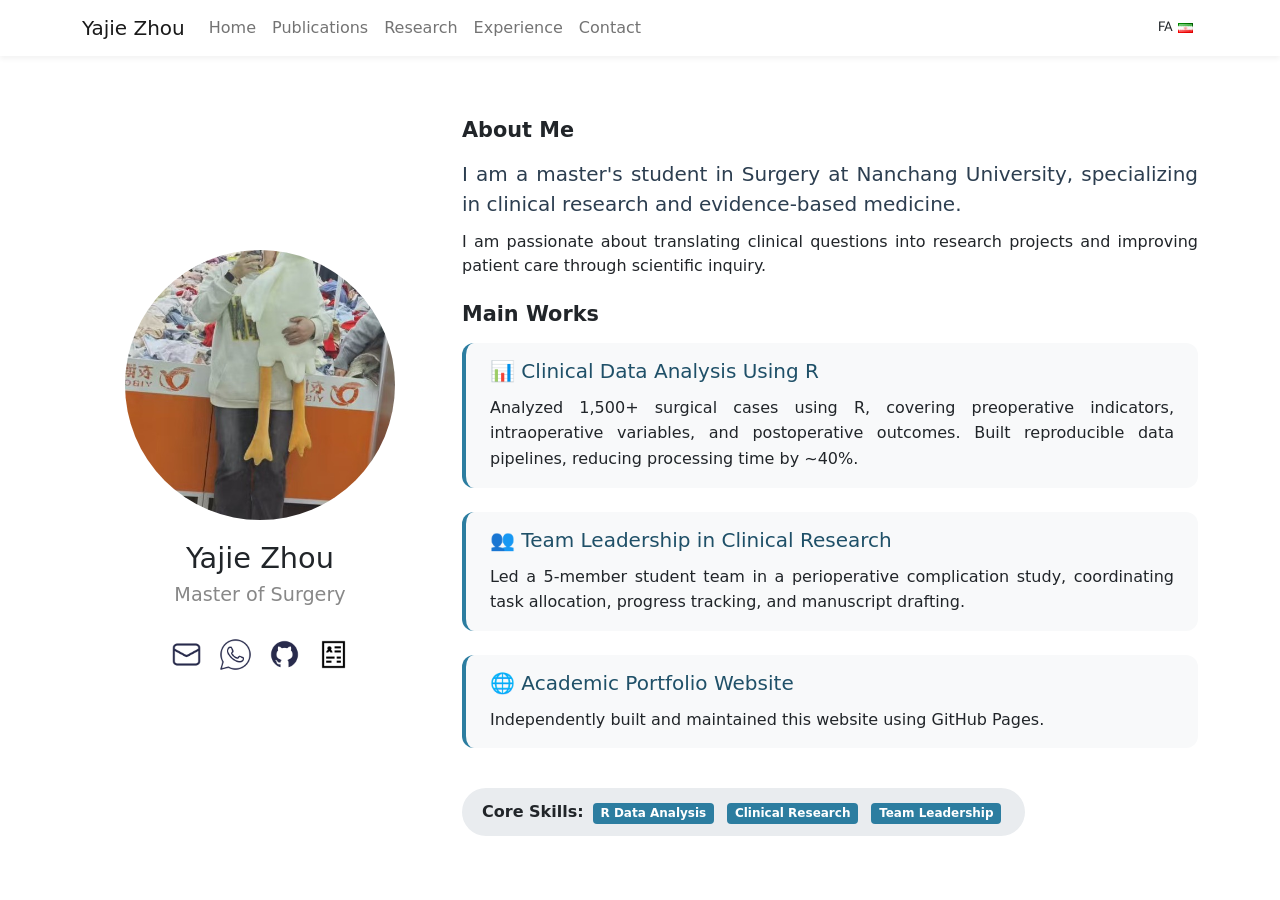
==== commit 5bb1a236: "Update index.html" ====
--- a/index.html
+++ b/index.html
@@ -1,5 +1,21 @@
 <!DOCTYPE html>
-<html lang="en">
+<html lang="zh-CN" dir="ltr">
+  <style>
+  /* 强制所有元素从左向右 */
+  * {
+    direction: ltr !important;
+    unicode-bidi: normal !important;
+  }
+  body, .container, .main_header_content, .work-item, .about-section {
+    direction: ltr !important;
+    text-align: left !important;
+  }
+  /* 修复数字显示 */
+  .work-item p, .lead, .skills-box {
+    font-variant-numeric: lining-nums;
+    font-feature-settings: "lnum";
+  }
+</style>
   <style>
   .work-item {
     background: #f8f9fa;
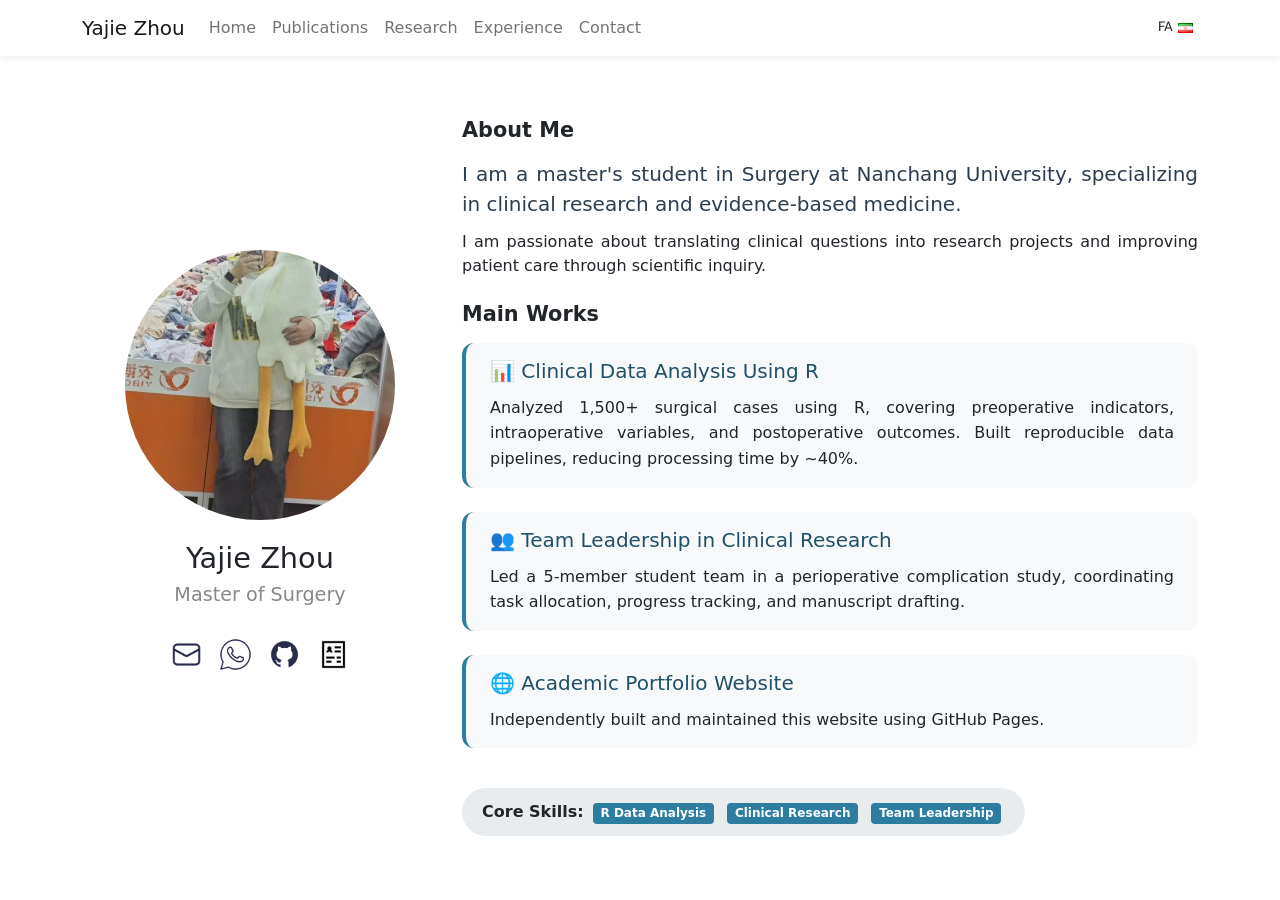
==== commit a32af8b3: "Update index.html" ====
--- a/index.html
+++ b/index.html
@@ -1,5 +1,5 @@
 <!DOCTYPE html>
-<html lang="zh-CN" dir="ltr">
+<html lang="en">
   <style>
   /* 强制所有元素从左向右 */
   * {
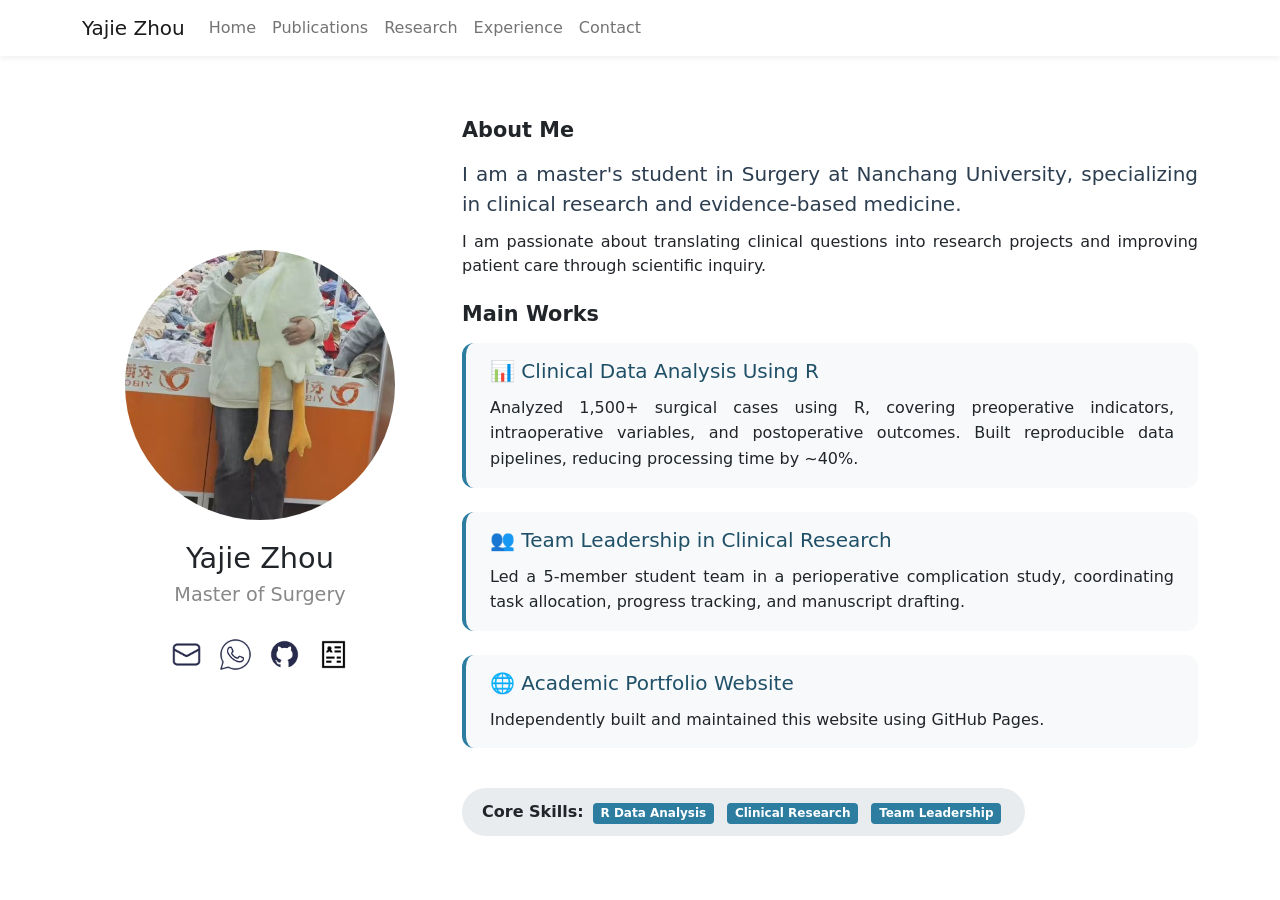
==== commit cf205b49: "Update index.html" ====
--- a/index.html
+++ b/index.html
@@ -1,6 +1,8 @@
 <!DOCTYPE html>
 <html lang="en">
-  <style>
+ <!DOCTYPE html>
+<html lang="en">
+<style>
   /* 强制所有元素从左向右 */
   * {
     direction: ltr !important;
@@ -15,6 +17,23 @@
     font-variant-numeric: lining-nums;
     font-feature-settings: "lnum";
   }
+  /* 隐藏语言切换按钮（FA/EN） */
+  .language_wrapper,
+  #language,
+  [onclick*="languageHandler"] {
+    display: none !important;
+  }
+</style>
+<style>
+  .work-item {
+    background: #f8f9fa;
+    padding: 1rem 1.5rem;
+    margin-bottom: 1.5rem;
+    border-radius: 12px;
+    border-left: 4px solid #2c7da0;
+    transition: all 0.2s ease;
+  }
+  /* ... 其余样式保持不变 ... */
 </style>
   <style>
   .work-item {
